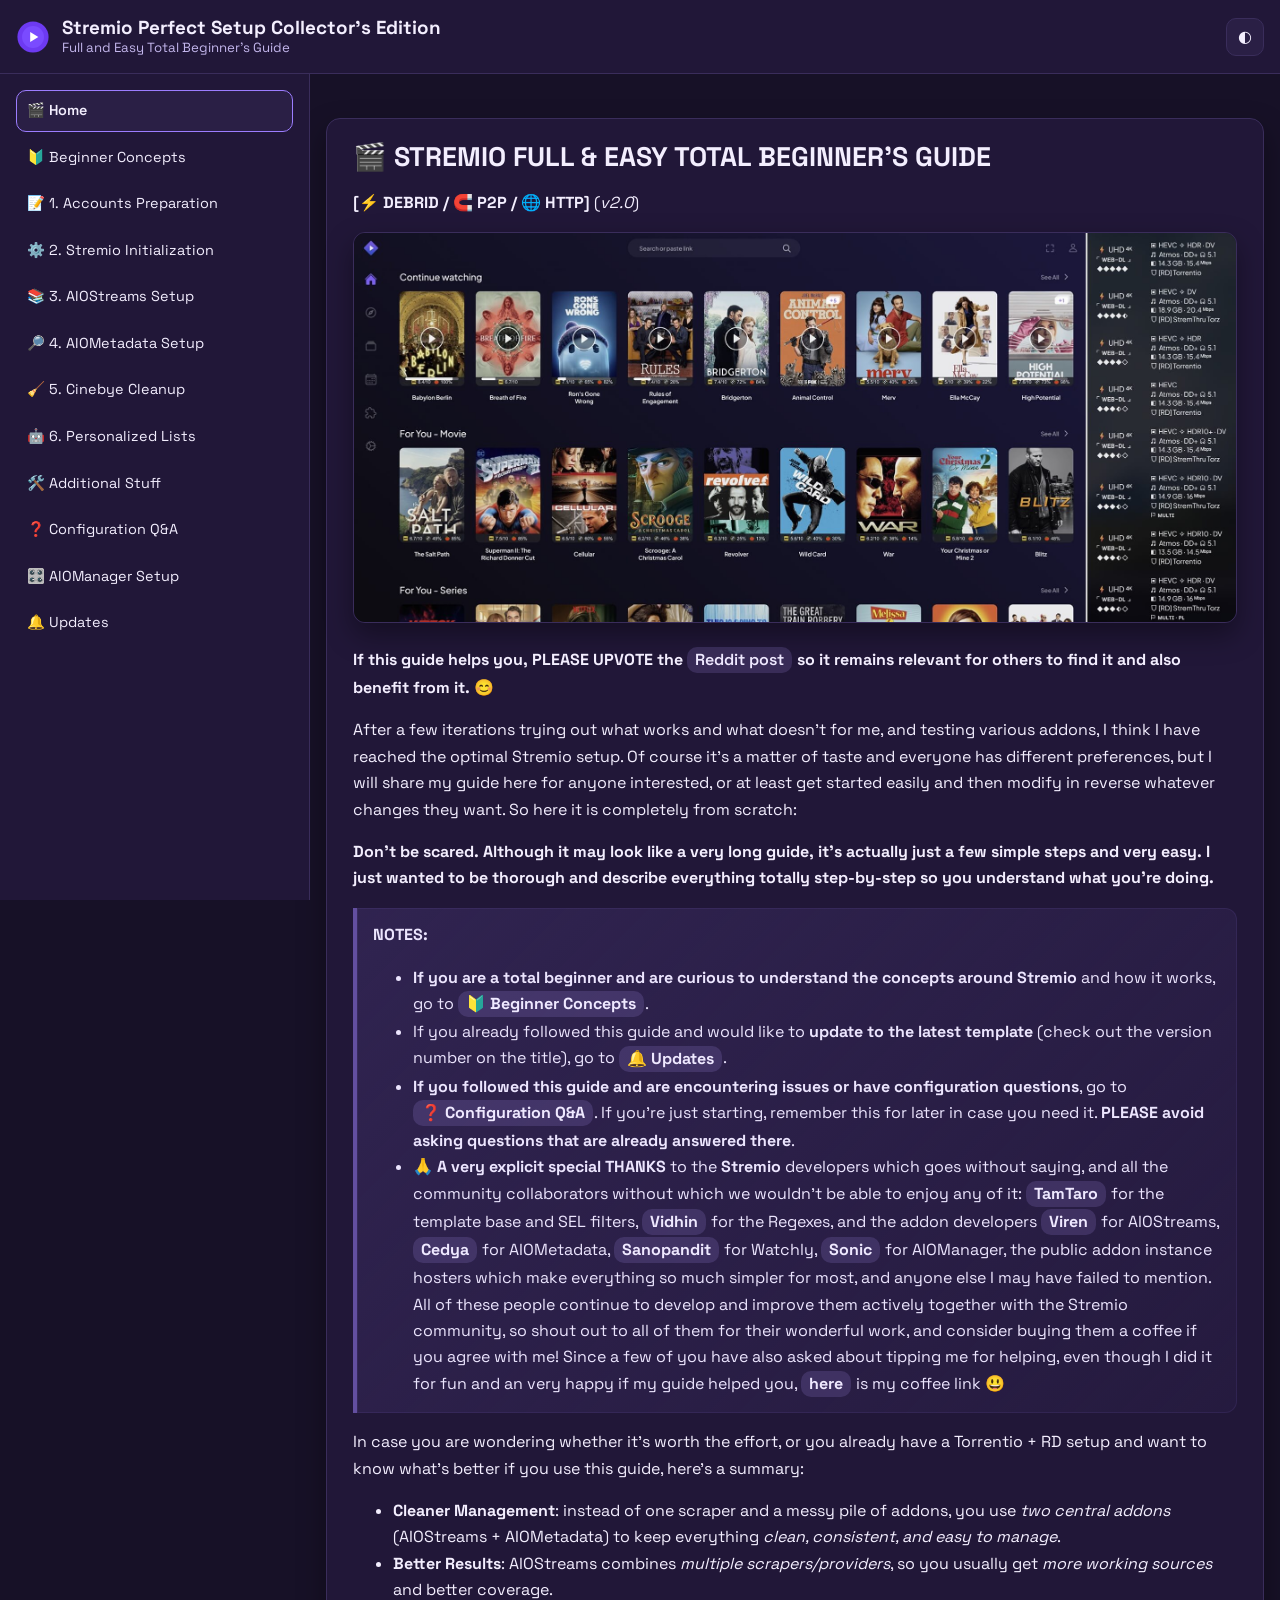
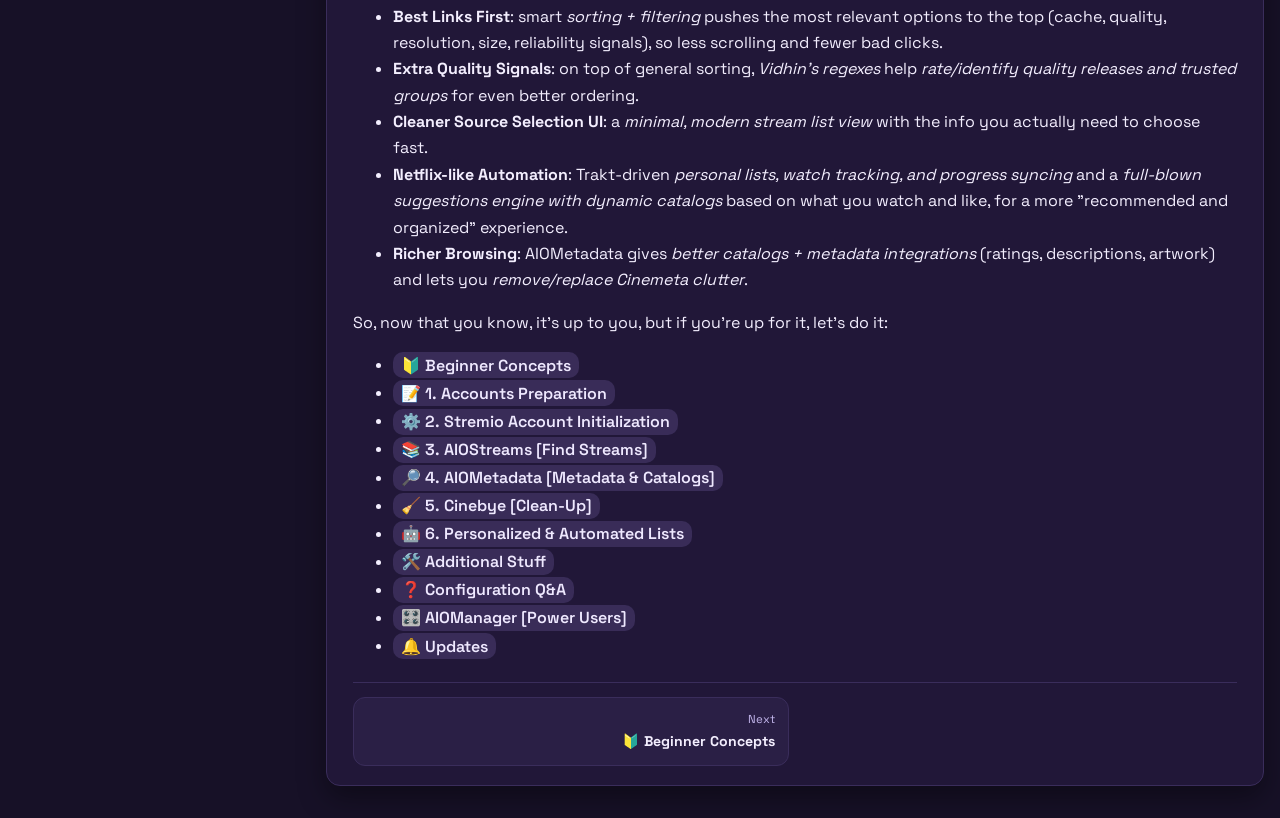
==== index.html @ 8ffbdc1a "docs: add comprehensive documentation for Stremio setup and configuration Adds a complete set of doc" ====
<!doctype html>
<html lang="en" data-theme="light">
<head>
  <meta charset="utf-8">
  <meta http-equiv="X-UA-Compatible" content="IE=edge">
  <meta name="viewport" content="width=device-width, initial-scale=1">
  <title>Home | Stremio Perfect Setup Collector's Edition</title>
  <meta name="description" content="Full and Easy Total Beginner's Guide">
  <link rel="icon" href="/assets/images/sps-logo.svg" type="image/svg+xml">
  <link rel="shortcut icon" href="/assets/images/sps-logo.svg" type="image/svg+xml">
  <link rel="apple-touch-icon" href="/assets/images/sps-logo.svg">
  <link rel="preconnect" href="https://fonts.googleapis.com">
  <link rel="preconnect" href="https://fonts.gstatic.com" crossorigin>
  <link href="https://fonts.googleapis.com/css2?family=IBM+Plex+Mono:wght@400;500&family=Space+Grotesk:wght@400;500;700&display=swap" rel="stylesheet">
  <link rel="stylesheet" href="/assets/css/style.css">
  <script src="/assets/js/theme.js"></script>

</head>
<body>
  <header class="topbar">
    <button class="icon-btn" id="nav-toggle" aria-label="Open navigation" aria-controls="sidebar" aria-expanded="false">☰</button>
    <a class="topbar-brand" href="/index.html">
      <img src="/assets/images/sps-logo.svg" alt="Stremio logo" class="topbar-logo">
      <span class="topbar-brand-text">
        <span class="topbar-title">Stremio Perfect Setup Collector's Edition</span>
        <span class="topbar-subtitle">Full and Easy Total Beginner's Guide</span>
      </span>
    </a>
    <button class="icon-btn" id="theme-toggle" aria-label="Toggle theme" aria-pressed="false">◐</button>
  </header>

  <button></button> id="nav-backdrop" class="nav-backdrop" aria-hidden="true"</button>

  <aside class="sidebar" id="sidebar" aria-label="Guide navigation">
    <div class="sidebar__inner">
      <nav id="sidebar-nav"></nav>
    </div>
  </aside>

  <div class="layout">
    <main id="main-content" class="content">
      <article class="doc-card fade-in">
        <h1 id="-stremio-full--easy-total-beginners-guide">🎬 STREMIO FULL & EASY TOTAL BEGINNER’S GUIDE</h1>
<p><strong>[⚡ DEBRID / 🧲 P2P / 🌐 HTTP]</strong> (<em>v2.0</em>)</p>
<p><img src="/assets/images/home.jpg" alt="Homescreen (left) & Stream source selection (right)"></p>
<p><strong>If this guide helps you, PLEASE UPVOTE the <a href="https://www.reddit.com/r/StremioAddons/comments/1qvn9rk/my_stremio_perfect_setup_for_me_at_least_sharing/">Reddit post</a> so it remains relevant for others to find it and also benefit from it.</strong> 😊</p>
<p>After a few iterations trying out what works and what doesn't for me, and testing various addons, I think I have reached the optimal Stremio setup. Of course it's a matter of taste and everyone has different preferences, but I will share my guide here for anyone interested, or at least get started easily and then modify in reverse whatever changes they want. So here it is completely from scratch:</p>
<p><strong>Don't be scared. Although it may look like a very long guide, it's actually just a few simple steps and very easy. I just wanted to be thorough and describe everything totally step-by-step so you understand what you're doing.</strong></p>

<blockquote>
  <p><strong>NOTES:</strong></p>
  <ul>
    <li><strong>If you are a total beginner and are curious to understand the concepts around Stremio</strong> and how it works, go to <a href="/0-Beginner-Concepts.html"><strong>🔰 Beginner Concepts</strong></a>.</li>
    <li>If you already followed this guide and would like to <strong>update to the latest template</strong> (check out the version number on the title), go to <a href="/Updates.html"><strong>🔔 Updates</strong></a>.</li>
    <li><strong>If you followed this guide and are encountering issues or have configuration questions</strong>, go to <a href="/8-Configuration-QA.html"><strong>❓ Configuration Q&amp;A</strong></a>. If you're just starting, remember this for later in case you need it. <strong>PLEASE avoid asking questions that are already answered there</strong>.</li>
    <li><strong>🙏 A very explicit special THANKS</strong> to the <strong>Stremio</strong> developers which goes without saying, and all the community collaborators without which we wouldn't be able to enjoy any of it: <a href="https://ko-fi.com/tamtaro"><strong>TamTaro</strong></a> for the template base and SEL filters, <a href="https://ko-fi.com/vidhin"><strong>Vidhin</strong></a> for the Regexes, and the addon developers <a href="https://ko-fi.com/Viren070"><strong>Viren</strong></a> for AIOStreams, <a href="https://buymeacoffee.com/cedya"><strong>Cedya</strong></a> for AIOMetadata, <a href="https://ko-fi.com/timilsinabimal"><strong>Sanopandit</strong></a> for Watchly, <a href="https://ko-fi.com/sonicx161"><strong>Sonic</strong></a> for AIOManager, the public addon instance hosters which make everything so much simpler for most, and anyone else I may have failed to mention. All of these people continue to develop and improve them actively together with the Stremio community, so shout out to all of them for their wonderful work, and consider buying them a coffee if you agree with me! Since a few of you have also asked about tipping me for helping, even though I did it for fun and an very happy if my guide helped you, <a href="https://ko-fi.com/luckynumb3rs"><strong>here</strong></a> is my coffee link 😃</li>
  </ul>
</blockquote>

<p>In case you are wondering whether it's worth the effort, or you already have a Torrentio + RD setup and want to know what's better if you use this guide, here's a summary:</p>

<ul>
  <li><strong>Cleaner Management</strong>: instead of one scraper and a messy pile of addons, you use <em>two central addons</em> (AIOStreams + AIOMetadata) to keep everything <em>clean, consistent, and easy to manage</em>.</li>
  <li><strong>Better Results</strong>: AIOStreams combines <em>multiple scrapers/providers</em>, so you usually get <em>more working sources</em> and better coverage.</li>
  <li><strong>Best Links First</strong>: smart <em>sorting + filtering</em> pushes the most relevant options to the top (cache, quality, resolution, size, reliability signals), so less scrolling and fewer bad clicks.</li>
  <li><strong>Extra Quality Signals</strong>: on top of general sorting, <em>Vidhin's regexes</em> help <em>rate/identify quality releases and trusted groups</em> for even better ordering.</li>
  <li><strong>Cleaner Source Selection UI</strong>: a <em>minimal, modern stream list view</em> with the info you actually need to choose fast.</li>
  <li><strong>Netflix-like Automation</strong>: Trakt-driven <em>personal lists, watch tracking, and progress syncing</em> and a <em>full-blown suggestions engine with dynamic catalogs</em> based on what you watch and like, for a more "recommended and organized" experience.</li>
  <li><strong>Richer Browsing</strong>: AIOMetadata gives <em>better catalogs + metadata integrations</em> (ratings, descriptions, artwork) and lets you <em>remove/replace Cinemeta clutter</em>.</li>
</ul>

  <p>So, now that you know, it's up to you, but if you're up for it, let's do it:</p>
            
<ul>
  <li><a href="/0-Beginner-Concepts.html">🔰 Beginner Concepts</a></li>
  <li><a href="/1-Accounts-Preparation.html">📝 1. Accounts Preparation</a></li>
  <li><a href="/2-Stremio-Initialization.html">⚙️ 2. Stremio Account Initialization</a></li>
  <li><a href="/3-AIOStreams-Setup.html">📚 3. AIOStreams [Find Streams]</a></li>
  <li><a href="/4-AIOMetadata-Setup.html">🔎 4. AIOMetadata [Metadata & Catalogs]</a></li>
  <li><a href="/5-Cinebye-Cleanup.html">🧹 5. Cinebye [Clean-Up]</a></li>
  <li><a href="/6-Personalized-Lists.html">🤖 6. Personalized & Automated Lists</a></li>
  <li><a href="/7-Additional-Stuff.html">🛠️ Additional Stuff</a></li>
  <li><a href="/8-Configuration-QA.html">❓ Configuration Q&A</a></li>
  <li><a href="/AIOManager-Setup.html">🎛️ AIOManager [Power Users]</a></li>
  <li><a href="/Updates.html">🔔 Updates</a></li>
</ul>

        <section id="quick-nav" class="quick-nav" hidden>
          <details id="quick-nav-details">
            <summary>Quick Navigation</summary>
            <ul id="quick-nav-list"></ul>
          </details>
        </section>
        <nav id="pager" class="pager" aria-label="Page navigation" hidden></nav>
      </article>
    </main>
  </div>

  <script src="/assets/js/navigation.js"></script>
  <script src="/assets/js/checklist.js"></script>
  <script src="/assets/js/image-toggle.js"></script>
</body>
</html>
---- assets/css/style.css ----
:root {
  --header-height: 74px;
  --sidebar-width: clamp(310px, 24vw, 410px);
  --bg: #f4f0ff;
  --panel: #ffffff;
  --panel-2: #f1ebff;
  --text: #22183f;
  --muted: #5e5487;
  --accent: #6d3af2;
  --accent-2: #8f68ff;
  --border: #dbd1f4;
  --shadow: 0 10px 24px rgba(57, 35, 116, 0.1);
  --radius: 14px;
  --pill-bg: rgba(109, 58, 242, 0.12);
  --pill-text: #4f4a8f;
  --quote-bg: color-mix(in srgb, var(--accent) 7%, white 93%);
  --quote-border: color-mix(in srgb, var(--accent) 34%, var(--border) 66%);
  --quote-text: color-mix(in srgb, var(--text) 88%, var(--accent) 12%);
}

html[data-theme="dark"] {
  --bg: #171127;
  --panel: #211738;
  --panel-2: #2a1f45;
  --text: #f3eefe;
  --muted: #c3b6ec;
  --accent: #9c7dff;
  --accent-2: #b49dff;
  --border: #3a2d5b;
  --shadow: 0 12px 28px rgba(0, 0, 0, 0.38);
  --pill-bg: rgba(180, 157, 255, 0.16);
  --pill-text: #efe9ff;
  --quote-bg: color-mix(in srgb, var(--accent) 12%, var(--panel) 88%);
  --quote-border: color-mix(in srgb, var(--accent) 42%, var(--border) 58%);
  --quote-text: color-mix(in srgb, var(--text) 92%, var(--accent) 8%);
}

* { box-sizing: border-box; }
html, body { margin: 0; padding: 0; }

body {
  background: var(--bg);
  color: var(--text);
  font-family: "Space Grotesk", "Avenir Next", "Segoe UI", sans-serif;
  line-height: 1.65;
}

.topbar {
  position: fixed;
  top: 0;
  left: 0;
  right: 0;
  height: var(--header-height);
  z-index: 40;
  display: flex;
  align-items: center;
  gap: 0.9rem;
  padding: 0 1rem;
  border-bottom: 1px solid var(--border);
  background: var(--panel);
}

.topbar-brand {
  display: inline-flex;
  align-items: center;
  gap: 0.75rem;
  text-decoration: none;
  color: inherit;
  flex: 1 1 auto;
  min-width: 0;
}

.topbar-logo {
  width: 34px;
  height: 34px;
  border-radius: 8px;
  flex: 0 0 auto;
  border: 0;
  box-shadow: none;
}

.topbar-brand-text {
  display: flex;
  flex-direction: column;
  min-width: 0;
}

.topbar-title {
  font-size: 1.18rem;
  font-weight: 700;
  line-height: 1.1;
}

.topbar-subtitle {
  margin-top: 0.08rem;
  font-size: 0.83rem;
  color: var(--muted);
  line-height: 1.15;
}

.icon-btn {
  width: 38px;
  height: 38px;
  border: 1px solid var(--border);
  background: var(--panel-2);
  color: var(--text);
  border-radius: 10px;
  cursor: pointer;
  font-size: 1rem;
  flex: 0 0 auto;
}

.icon-btn:hover { border-color: var(--accent); }

#nav-toggle { display: none; }
#theme-toggle { margin-left: auto; }

.sidebar {
  position: fixed;
  top: var(--header-height);
  left: 0;
  bottom: 0;
  width: var(--sidebar-width);
  border-right: 1px solid var(--border);
  background: var(--panel);
  overflow: auto;
  z-index: 30;
}

.sidebar__inner { padding: 1rem; }
.sidebar__inner {
  min-height: 100%;
  display: flex;
  flex-direction: column;
  gap: 0.9rem;
}

#sidebar-nav {
  flex: 1 1 auto;
}

.sidebar-footer {
  margin-top: auto;
  padding-top: 0.35rem;
}

.sidebar-footer img {
  width: 100%;
  max-width: 160px;
  height: auto;
  border-radius: 0;
  border: 0;
  box-shadow: none;
}

.layout {
  margin-left: var(--sidebar-width);
  padding-top: var(--header-height);
  min-height: 100vh;
}

.content {
  max-width: 1080px;
  margin: 1.1rem auto 2rem;
  padding: 0 1rem;
}

.doc-card {
  background: var(--panel);
  border: 1px solid var(--border);
  border-radius: var(--radius);
  box-shadow: var(--shadow);
  padding: 1.4rem clamp(1rem, 2vw, 2rem) 1.2rem;
  overflow-wrap: anywhere;
}

.fade-in { animation: fadeIn 320ms ease; }
@keyframes fadeIn { from { opacity: 0; transform: translateY(6px);} to {opacity: 1; transform: translateY(0);} }

#sidebar-nav ul { list-style: none; margin: 0; padding: 0; }
#sidebar-nav li { margin-bottom: 0.3rem; }

.nav-link, .nav-summary {
  display: flex;
  align-items: center;
  width: 100%;
  border-radius: 10px;
  border: 1px solid transparent;
  color: var(--text);
  text-decoration: none;
  font-size: clamp(0.84rem, 0.62rem + 0.35vw, 0.92rem);
  padding: 0.5rem 0.6rem;
  background: transparent;
  white-space: nowrap;
}

.nav-summary { cursor: pointer; }
.nav-link:hover, .nav-summary:hover { background: var(--panel-2); border-color: var(--border); }

.nav-link[aria-current="page"] {
  background: var(--panel-2);
  border-color: var(--accent);
  font-weight: 600;
}

.nav-children {
  padding-left: 0.75rem;
  margin-top: 0.35rem;
  border-left: 1px dashed var(--border);
}

h1, h2, h3, h4 { scroll-margin-top: 96px; line-height: 1.2; }
h1 { margin: 0 0 0.5rem; font-size: clamp(1.45rem, 2.1vw, 2.1rem); }
h2 { margin-top: 1.4rem; padding-top: 0.25rem; border-top: 1px solid var(--border); font-size: clamp(1.08rem, 1.6vw, 1.35rem); }

a { color: var(--accent); }
a:hover { color: var(--accent-2); }

.doc-card blockquote {
  margin: 1rem 0;
  padding: 0.9rem 1rem;
  border-left: 4px solid var(--quote-border);
  border-radius: 0 12px 12px 0;
  background: linear-gradient(135deg, var(--quote-bg), transparent 140%);
  color: var(--quote-text);
  box-shadow: inset 0 0 0 1px color-mix(in srgb, var(--quote-border) 18%, transparent 82%);
}

.doc-card blockquote > :first-child { margin-top: 0; }
.doc-card blockquote > :last-child { margin-bottom: 0; }

.doc-card p a,
.doc-card li a,
.doc-card blockquote a,
.doc-card td a,
.quick-nav a {
  display: inline-flex;
  align-items: center;
  gap: 0.4rem;
  padding: 0.14rem 0.5rem;
  margin: 0 0.08rem 0.12rem 0;
  border-radius: 10px;
  background: var(--pill-bg);
  color: var(--pill-text);
  text-decoration: none;
  font-weight: 600;
  line-height: 1.35;
  box-shadow: none;
  transition: transform 160ms ease, box-shadow 160ms ease, color 160ms ease, background 160ms ease;
}

.doc-card p a:hover,
.doc-card li a:hover,
.doc-card blockquote a:hover,
.doc-card td a:hover,
.quick-nav a:hover {
  color: var(--text);
  background: color-mix(in srgb, var(--pill-bg) 88%, transparent 12%);
  box-shadow: none;
  transform: translateY(-1px);
}

.doc-card p > a,
.doc-card li > a,
.doc-card blockquote a,
.doc-card td a {
  vertical-align: middle;
}

img {
  max-width: 100%;
  height: auto;
  border-radius: 12px;
  border: 1px solid var(--border);
  box-shadow: var(--shadow);
}

.doc-card a[href*="ko-fi.com"] img,
.sidebar-footer a[href*="ko-fi.com"] img {
  width: auto !important;
  max-width: min(100%, 150px) !important;
  height: auto !important;
  border: 0 !important;
  box-shadow: none !important;
  border-radius: 0 !important;
}

code, pre { font-family: "IBM Plex Mono", "Cascadia Code", monospace; }
pre {
  overflow: auto;
  background: var(--panel-2);
  border: 1px solid var(--border);
  border-radius: 10px;
  padding: 0.75rem;
}

.quick-nav {
  margin-top: 1rem;
  margin-bottom: 1rem;
  padding: 0.8rem;
  background: var(--panel-2);
  border: 1px solid var(--border);
  border-radius: 12px;
}

.quick-nav h2 {
  margin: 0 0 0.45rem;
  padding: 0;
  border: 0;
  font-size: 0.95rem;
}

.quick-nav ul { margin: 0; padding-left: 1rem; }
.quick-nav li { margin: 0.24rem 0; }
.quick-nav details > summary {
  cursor: pointer;
  font-weight: 600;
  color: var(--text);
  list-style: none;
}
.quick-nav details > summary::-webkit-details-marker { display: none; }
.quick-nav details > summary::before {
  content: "▸";
  margin-right: 0.45rem;
  color: var(--muted);
}
.quick-nav details[open] > summary::before {
  content: "▾";
}
.quick-nav details ul {
  margin-top: 0.55rem;
}

.pager {
  display: grid;
  grid-template-columns: 1fr 1fr;
  gap: 0.75rem;
  margin-top: 1.3rem;
  padding-top: 0.9rem;
  border-top: 1px solid var(--border);
}

.pager a {
  display: block;
  text-decoration: none;
  border: 1px solid var(--border);
  border-radius: 12px;
  padding: 0.7rem 0.8rem;
  background: var(--panel-2);
}

.pager a span { display: block; font-size: 0.72rem; color: var(--muted); }
.pager a strong { display: block; margin-top: 0.1rem; font-size: 0.88rem; color: var(--text); }
.pager__next { text-align: right; }

.nav-backdrop {
  display: none;
  position: fixed;
  inset: 0;
  background: rgba(0, 0, 0, 0.45);
  border: 0;
  z-index: 25;
}

@media (max-width: 1040px) {
  #nav-toggle {
    display: inline-flex;
    align-items: center;
    justify-content: center;
  }

  .topbar-title { font-size: 1.05rem; }
  .topbar-subtitle { font-size: 0.76rem; }

  .layout { margin-left: 0; }

  .sidebar {
    width: min(96vw, 560px);
    transform: translateX(-100%);
    transition: transform 180ms ease;
    top: var(--header-height);
  }

  .nav-link, .nav-summary {
    font-size: 0.92rem;
    padding: 0.46rem 0.52rem;
  }

  body.nav-open .sidebar { transform: translateX(0); }
  body.nav-open .nav-backdrop { display: block; }
}

@media (max-width: 640px) {
  .topbar {
    height: 66px;
    padding: 0 0.7rem;
    gap: 0.5rem;
  }

  .topbar-logo { width: 28px; height: 28px; }
  .topbar-title { font-size: 0.95rem; }
  .topbar-subtitle { display: none; }

  .nav-link, .nav-summary {
    font-size: 0.88rem;
    letter-spacing: -0.01em;
  }

  .pager { grid-template-columns: 1fr; }
  .pager__next { text-align: left; }

  .doc-card {
    padding: 1rem 0.85rem;
    border-radius: 12px;
  }
}
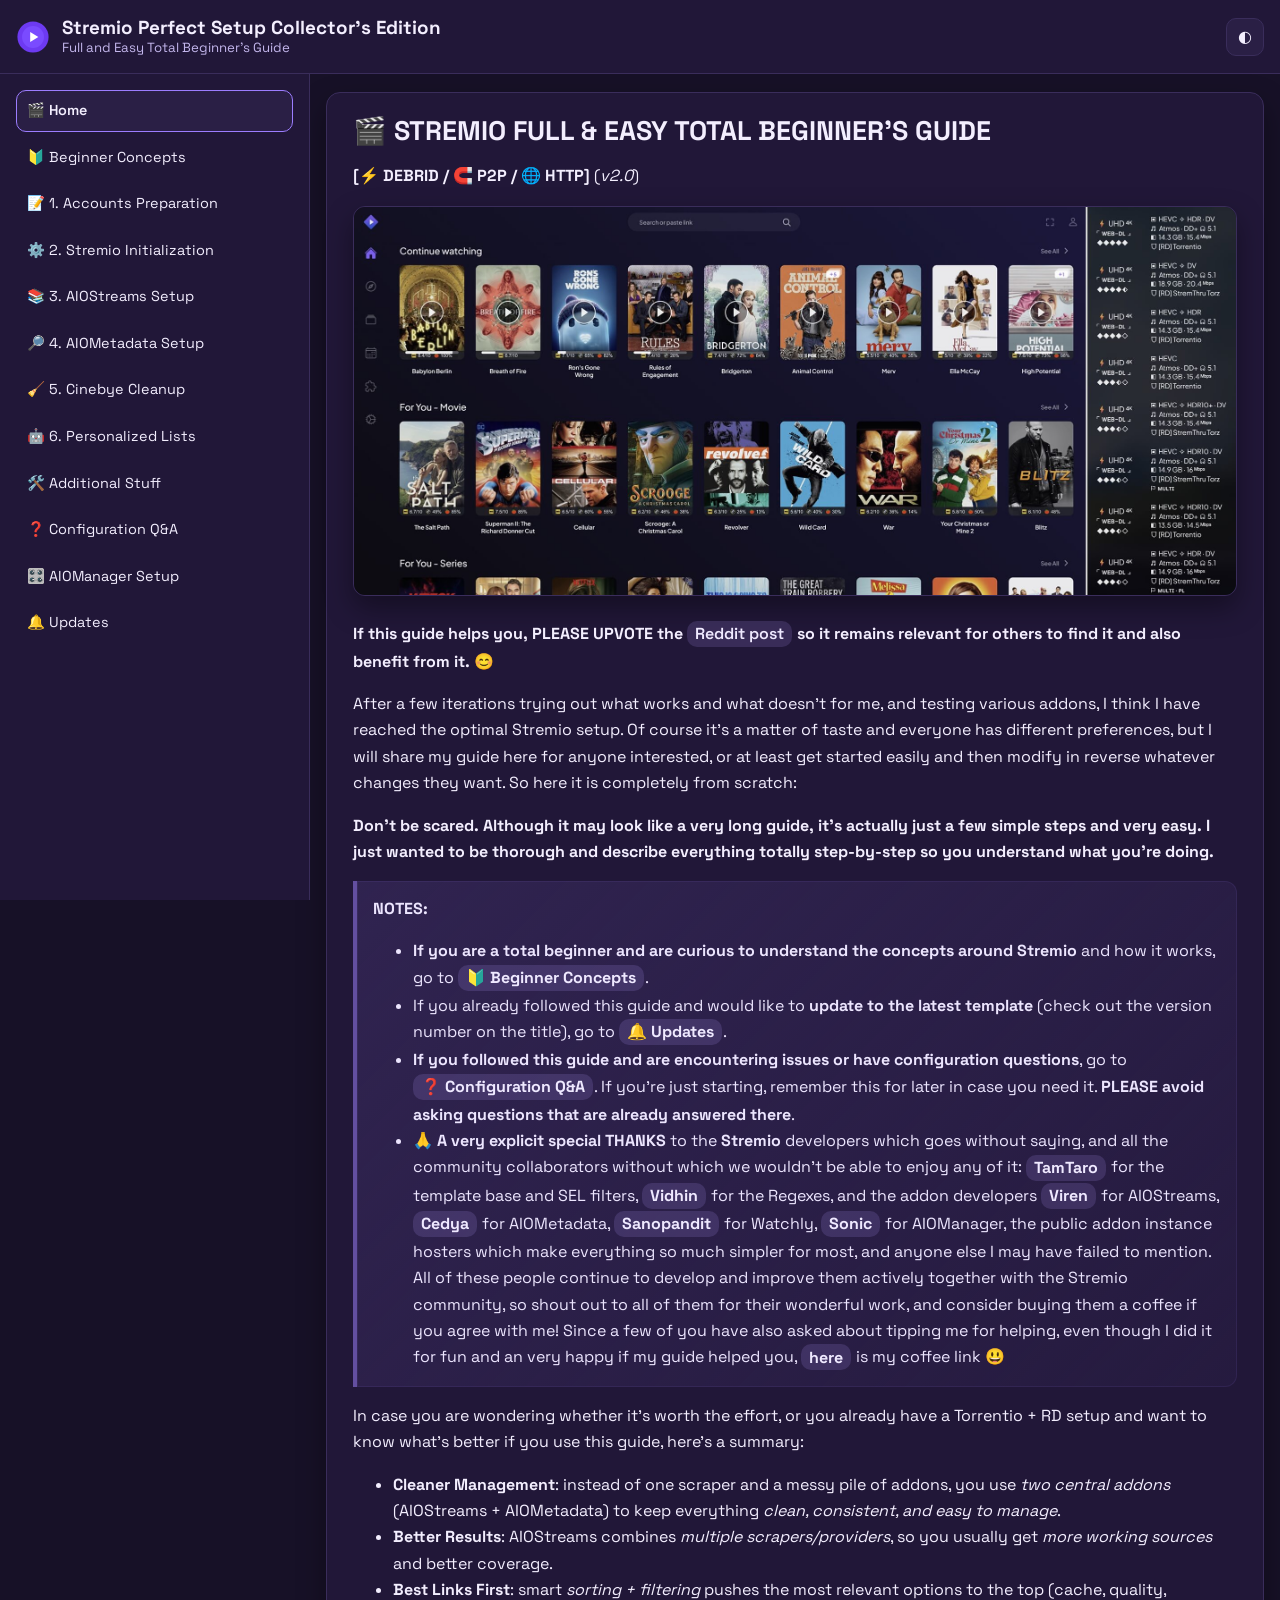
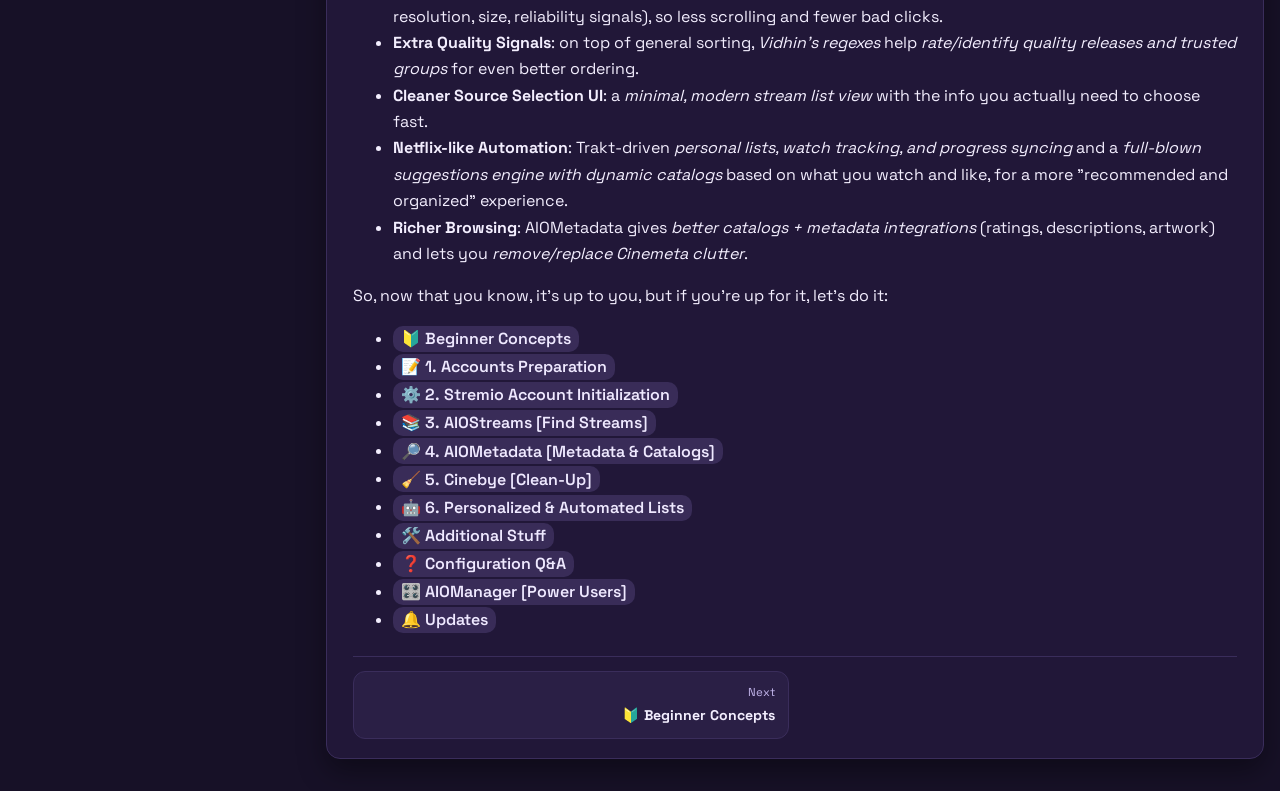
==== commit 61521a3d: "fix(html): correct malformed navigation backdrop button structure - Fix malformed `<button>` tags in" ====
--- a/index.html
+++ b/index.html
@@ -29,7 +29,7 @@
     <button class="icon-btn" id="theme-toggle" aria-label="Toggle theme" aria-pressed="false">◐</button>
   </header>
 
-  <button></button> id="nav-backdrop" class="nav-backdrop" aria-hidden="true"</button>
+  <button class="nav-backdrop" id="nav-backdrop" aria-hidden="true"></button>
 
   <aside class="sidebar" id="sidebar" aria-label="Guide navigation">
     <div class="sidebar__inner">
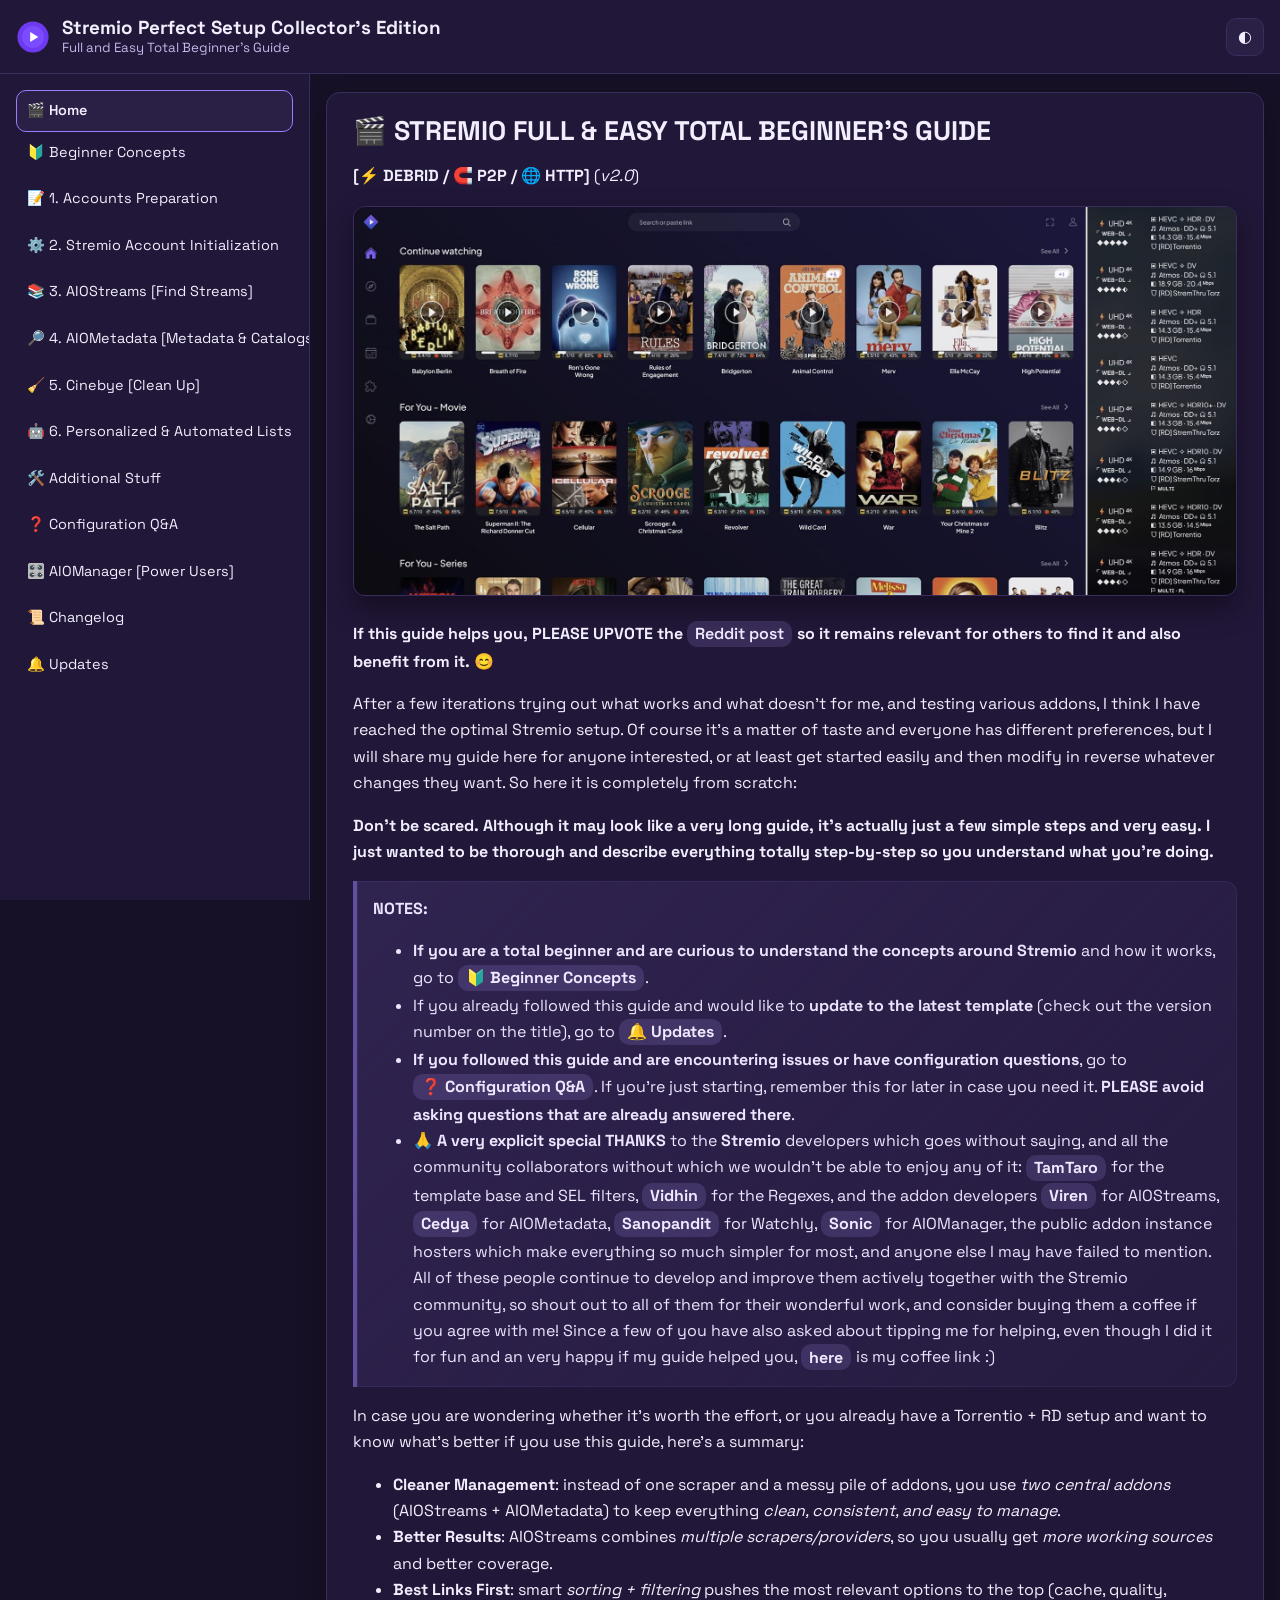
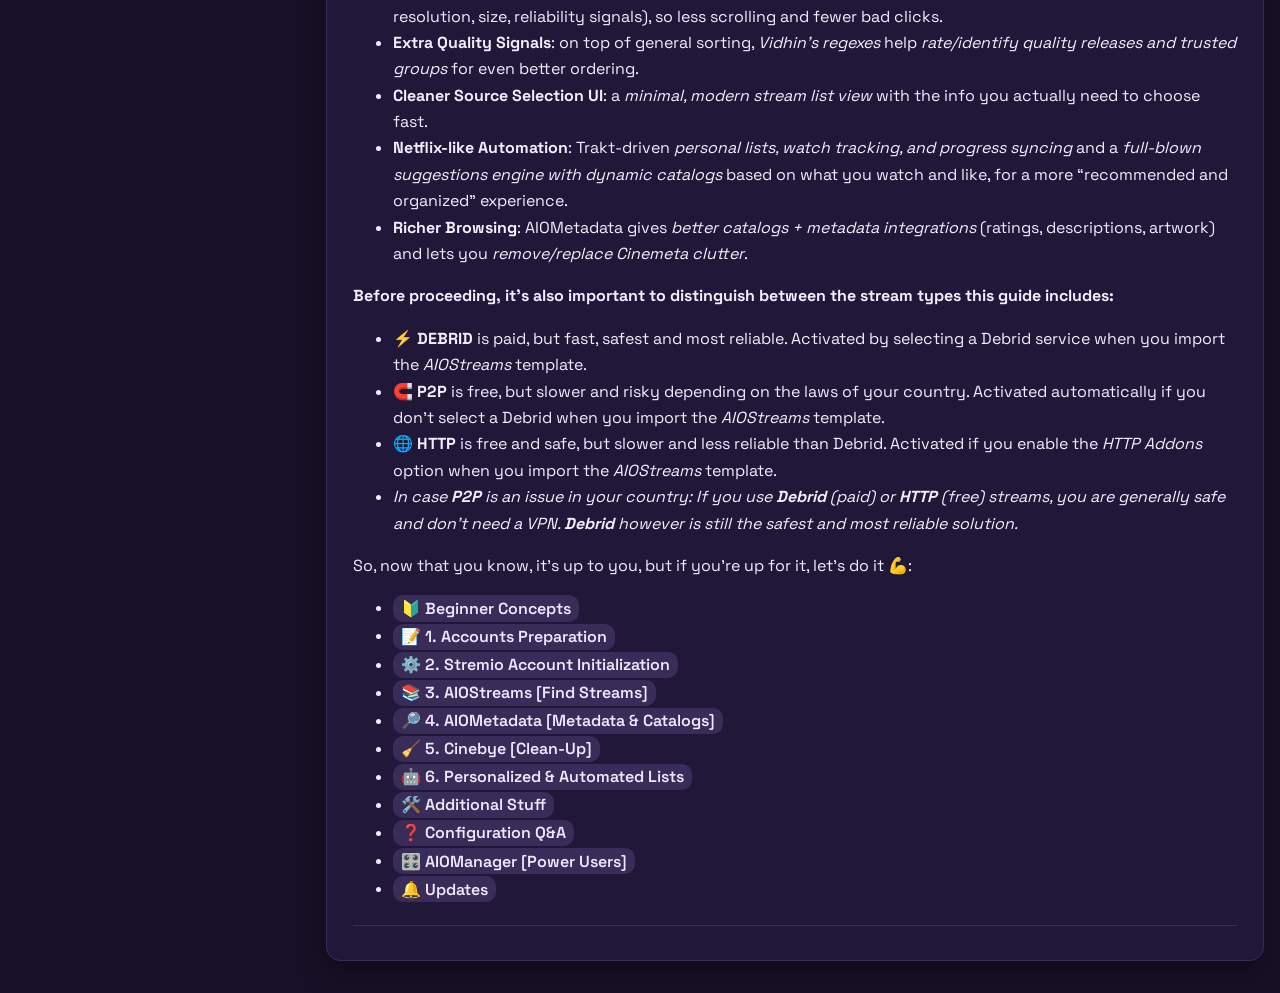
==== commit 248d375e: "docs: update documentation with new content and structural improvements - Add Changelog.html and new" ====
--- a/index.html
+++ b/index.html
@@ -42,56 +42,68 @@
       <article class="doc-card fade-in">
         <h1 id="-stremio-full--easy-total-beginners-guide">🎬 STREMIO FULL & EASY TOTAL BEGINNER’S GUIDE</h1>
 <p><strong>[⚡ DEBRID / 🧲 P2P / 🌐 HTTP]</strong> (<em>v2.0</em>)</p>
-<p><img src="/assets/images/home.jpg" alt="Homescreen (left) & Stream source selection (right)"></p>
+
+<p><img src="/assets/images/home.jpg" alt="Homescreen (left) &amp; Stream source selection (right)" /></p>
+
 <p><strong>If this guide helps you, PLEASE UPVOTE the <a href="https://www.reddit.com/r/StremioAddons/comments/1qvn9rk/my_stremio_perfect_setup_for_me_at_least_sharing/">Reddit post</a> so it remains relevant for others to find it and also benefit from it.</strong> 😊</p>
-<p>After a few iterations trying out what works and what doesn't for me, and testing various addons, I think I have reached the optimal Stremio setup. Of course it's a matter of taste and everyone has different preferences, but I will share my guide here for anyone interested, or at least get started easily and then modify in reverse whatever changes they want. So here it is completely from scratch:</p>
-<p><strong>Don't be scared. Although it may look like a very long guide, it's actually just a few simple steps and very easy. I just wanted to be thorough and describe everything totally step-by-step so you understand what you're doing.</strong></p>
+
+<p>After a few iterations trying out what works and what doesn’t for me, and testing various addons, I think I have reached the optimal Stremio setup. Of course it’s a matter of taste and everyone has different preferences, but I will share my guide here for anyone interested, or at least get started easily and then modify in reverse whatever changes they want. So here it is completely from scratch:</p>
+
+<p><strong>Don’t be scared. Although it may look like a very long guide, it’s actually just a few simple steps and very easy. I just wanted to be thorough and describe everything totally step-by-step so you understand what you’re doing.</strong></p>
 
 <blockquote>
   <p><strong>NOTES:</strong></p>
   <ul>
-    <li><strong>If you are a total beginner and are curious to understand the concepts around Stremio</strong> and how it works, go to <a href="/0-Beginner-Concepts.html"><strong>🔰 Beginner Concepts</strong></a>.</li>
-    <li>If you already followed this guide and would like to <strong>update to the latest template</strong> (check out the version number on the title), go to <a href="/Updates.html"><strong>🔔 Updates</strong></a>.</li>
-    <li><strong>If you followed this guide and are encountering issues or have configuration questions</strong>, go to <a href="/8-Configuration-QA.html"><strong>❓ Configuration Q&amp;A</strong></a>. If you're just starting, remember this for later in case you need it. <strong>PLEASE avoid asking questions that are already answered there</strong>.</li>
-    <li><strong>🙏 A very explicit special THANKS</strong> to the <strong>Stremio</strong> developers which goes without saying, and all the community collaborators without which we wouldn't be able to enjoy any of it: <a href="https://ko-fi.com/tamtaro"><strong>TamTaro</strong></a> for the template base and SEL filters, <a href="https://ko-fi.com/vidhin"><strong>Vidhin</strong></a> for the Regexes, and the addon developers <a href="https://ko-fi.com/Viren070"><strong>Viren</strong></a> for AIOStreams, <a href="https://buymeacoffee.com/cedya"><strong>Cedya</strong></a> for AIOMetadata, <a href="https://ko-fi.com/timilsinabimal"><strong>Sanopandit</strong></a> for Watchly, <a href="https://ko-fi.com/sonicx161"><strong>Sonic</strong></a> for AIOManager, the public addon instance hosters which make everything so much simpler for most, and anyone else I may have failed to mention. All of these people continue to develop and improve them actively together with the Stremio community, so shout out to all of them for their wonderful work, and consider buying them a coffee if you agree with me! Since a few of you have also asked about tipping me for helping, even though I did it for fun and an very happy if my guide helped you, <a href="https://ko-fi.com/luckynumb3rs"><strong>here</strong></a> is my coffee link 😃</li>
+    <li><strong>If you are a total beginner and are curious to understand the concepts around Stremio</strong> and how it works, go to <a href="/0-Beginner-Concepts/"><strong>🔰 Beginner Concepts</strong></a>.</li>
+    <li>If you already followed this guide and would like to <strong>update to the latest template</strong> (check out the version number on the title), go to <a href="/guide/Updates/"><strong>🔔 Updates</strong></a>.</li>
+    <li><strong>If you followed this guide and are encountering issues or have configuration questions</strong>, go to <a href="/8-Configuration-QA/"><strong>❓ Configuration Q&amp;A</strong></a>. If you’re just starting, remember this for later in case you need it. <strong>PLEASE avoid asking questions that are already answered there</strong>.</li>
+    <li><strong>🙏 A very explicit special THANKS</strong> to the <strong>Stremio</strong> developers which goes without saying, and all the community collaborators without which we wouldn’t be able to enjoy any of it: <a href="https://ko-fi.com/tamtaro"><strong>TamTaro</strong></a> for the template base and SEL filters, <a href="https://ko-fi.com/vidhin"><strong>Vidhin</strong></a> for the Regexes, and the addon developers <a href="https://ko-fi.com/Viren070"><strong>Viren</strong></a> for AIOStreams, <a href="https://buymeacoffee.com/cedya"><strong>Cedya</strong></a> for AIOMetadata, <a href="https://ko-fi.com/timilsinabimal"><strong>Sanopandit</strong></a> for Watchly, <a href="https://ko-fi.com/sonicx161"><strong>Sonic</strong></a> for AIOManager, the public addon instance hosters which make everything so much simpler for most, and anyone else I may have failed to mention. All of these people continue to develop and improve them actively together with the Stremio community, so shout out to all of them for their wonderful work, and consider buying them a coffee if you agree with me! Since a few of you have also asked about tipping me for helping, even though I did it for fun and an very happy if my guide helped you, <a href="https://ko-fi.com/luckynumb3rs"><strong>here</strong></a> is my coffee link :)</li>
   </ul>
 </blockquote>
 
-<p>In case you are wondering whether it's worth the effort, or you already have a Torrentio + RD setup and want to know what's better if you use this guide, here's a summary:</p>
+<p>In case you are wondering whether it’s worth the effort, or you already have a Torrentio + RD setup and want to know what’s better if you use this guide, here’s a summary:</p>
 
 <ul>
   <li><strong>Cleaner Management</strong>: instead of one scraper and a messy pile of addons, you use <em>two central addons</em> (AIOStreams + AIOMetadata) to keep everything <em>clean, consistent, and easy to manage</em>.</li>
   <li><strong>Better Results</strong>: AIOStreams combines <em>multiple scrapers/providers</em>, so you usually get <em>more working sources</em> and better coverage.</li>
   <li><strong>Best Links First</strong>: smart <em>sorting + filtering</em> pushes the most relevant options to the top (cache, quality, resolution, size, reliability signals), so less scrolling and fewer bad clicks.</li>
-  <li><strong>Extra Quality Signals</strong>: on top of general sorting, <em>Vidhin's regexes</em> help <em>rate/identify quality releases and trusted groups</em> for even better ordering.</li>
+  <li><strong>Extra Quality Signals</strong>: on top of general sorting, <em>Vidhin’s regexes</em> help <em>rate/identify quality releases and trusted groups</em> for even better ordering.</li>
   <li><strong>Cleaner Source Selection UI</strong>: a <em>minimal, modern stream list view</em> with the info you actually need to choose fast.</li>
-  <li><strong>Netflix-like Automation</strong>: Trakt-driven <em>personal lists, watch tracking, and progress syncing</em> and a <em>full-blown suggestions engine with dynamic catalogs</em> based on what you watch and like, for a more "recommended and organized" experience.</li>
+  <li><strong>Netflix-like Automation</strong>: Trakt-driven <em>personal lists, watch tracking, and progress syncing</em> and a <em>full-blown suggestions engine with dynamic catalogs</em> based on what you watch and like, for a more “recommended and organized” experience.</li>
   <li><strong>Richer Browsing</strong>: AIOMetadata gives <em>better catalogs + metadata integrations</em> (ratings, descriptions, artwork) and lets you <em>remove/replace Cinemeta clutter</em>.</li>
 </ul>
 
-  <p>So, now that you know, it's up to you, but if you're up for it, let's do it:</p>
-            
+<p><strong>Before proceeding, it’s also important to distinguish between the stream types this guide includes:</strong></p>
 <ul>
-  <li><a href="/0-Beginner-Concepts.html">🔰 Beginner Concepts</a></li>
-  <li><a href="/1-Accounts-Preparation.html">📝 1. Accounts Preparation</a></li>
-  <li><a href="/2-Stremio-Initialization.html">⚙️ 2. Stremio Account Initialization</a></li>
-  <li><a href="/3-AIOStreams-Setup.html">📚 3. AIOStreams [Find Streams]</a></li>
-  <li><a href="/4-AIOMetadata-Setup.html">🔎 4. AIOMetadata [Metadata & Catalogs]</a></li>
-  <li><a href="/5-Cinebye-Cleanup.html">🧹 5. Cinebye [Clean-Up]</a></li>
-  <li><a href="/6-Personalized-Lists.html">🤖 6. Personalized & Automated Lists</a></li>
-  <li><a href="/7-Additional-Stuff.html">🛠️ Additional Stuff</a></li>
-  <li><a href="/8-Configuration-QA.html">❓ Configuration Q&A</a></li>
-  <li><a href="/AIOManager-Setup.html">🎛️ AIOManager [Power Users]</a></li>
-  <li><a href="/Updates.html">🔔 Updates</a></li>
+  <li><strong>⚡ DEBRID</strong> is paid, but fast, safest and most reliable. Activated by selecting a Debrid service when you import the <em>AIOStreams</em> template.</li>
+  <li><strong>🧲 P2P</strong> is free, but slower and risky depending on the laws of your country. Activated automatically if you don’t select a Debrid when you import the <em>AIOStreams</em> template.</li>
+  <li><strong>🌐 HTTP</strong> is free and safe, but slower and less reliable than Debrid. Activated if you enable the <em>HTTP Addons</em> option when you import the <em>AIOStreams</em> template.</li>
+  <li><em>In case <strong>P2P</strong> is an issue in your country: If you use <strong>Debrid</strong> (paid) or <strong>HTTP</strong> (free) streams, you are generally safe and don’t need a VPN. <strong>Debrid</strong> however is still the safest and most reliable solution.</em></li>
 </ul>
 
-        <section id="quick-nav" class="quick-nav" hidden>
+<p>So, now that you know, it’s up to you, but if you’re up for it, let’s do it 💪:</p>
+
+<ul>
+  <li><a href="/0-Beginner-Concepts/">🔰 Beginner Concepts</a></li>
+  <li><a href="/1-Accounts-Preparation/">📝 1. Accounts Preparation</a></li>
+  <li><a href="/2-Stremio-Initialization/">⚙️ 2. Stremio Account Initialization</a></li>
+  <li><a href="/3-AIOStreams-Setup/">📚 3. AIOStreams [Find Streams]</a></li>
+  <li><a href="/4-AIOMetadata-Setup/">🔎 4. AIOMetadata [Metadata &amp; Catalogs]</a></li>
+  <li><a href="/5-Cinebye-Cleanup/">🧹 5. Cinebye [Clean-Up]</a></li>
+  <li><a href="/6-Personalized-Lists/">🤖 6. Personalized &amp; Automated Lists</a></li>
+  <li><a href="/7-Additional-Stuff/">🛠️ Additional Stuff</a></li>
+  <li><a href="/8-Configuration-QA/">❓ Configuration Q&amp;A</a></li>
+  <li><a href="/AIOManager-Setup/">🎛️ AIOManager [Power Users]</a></li>
+  <li><a href="/Updates/">🔔 Updates</a></li>
+</ul>
+
+        <section class="quick-nav" id="quick-nav" hidden>
           <details id="quick-nav-details">
             <summary>Quick Navigation</summary>
             <ul id="quick-nav-list"></ul>
           </details>
         </section>
-        <nav id="pager" class="pager" aria-label="Page navigation" hidden></nav>
+        <nav class="pager" id="pager" aria-label="Page navigation" hidden></nav>
       </article>
     </main>
   </div>
